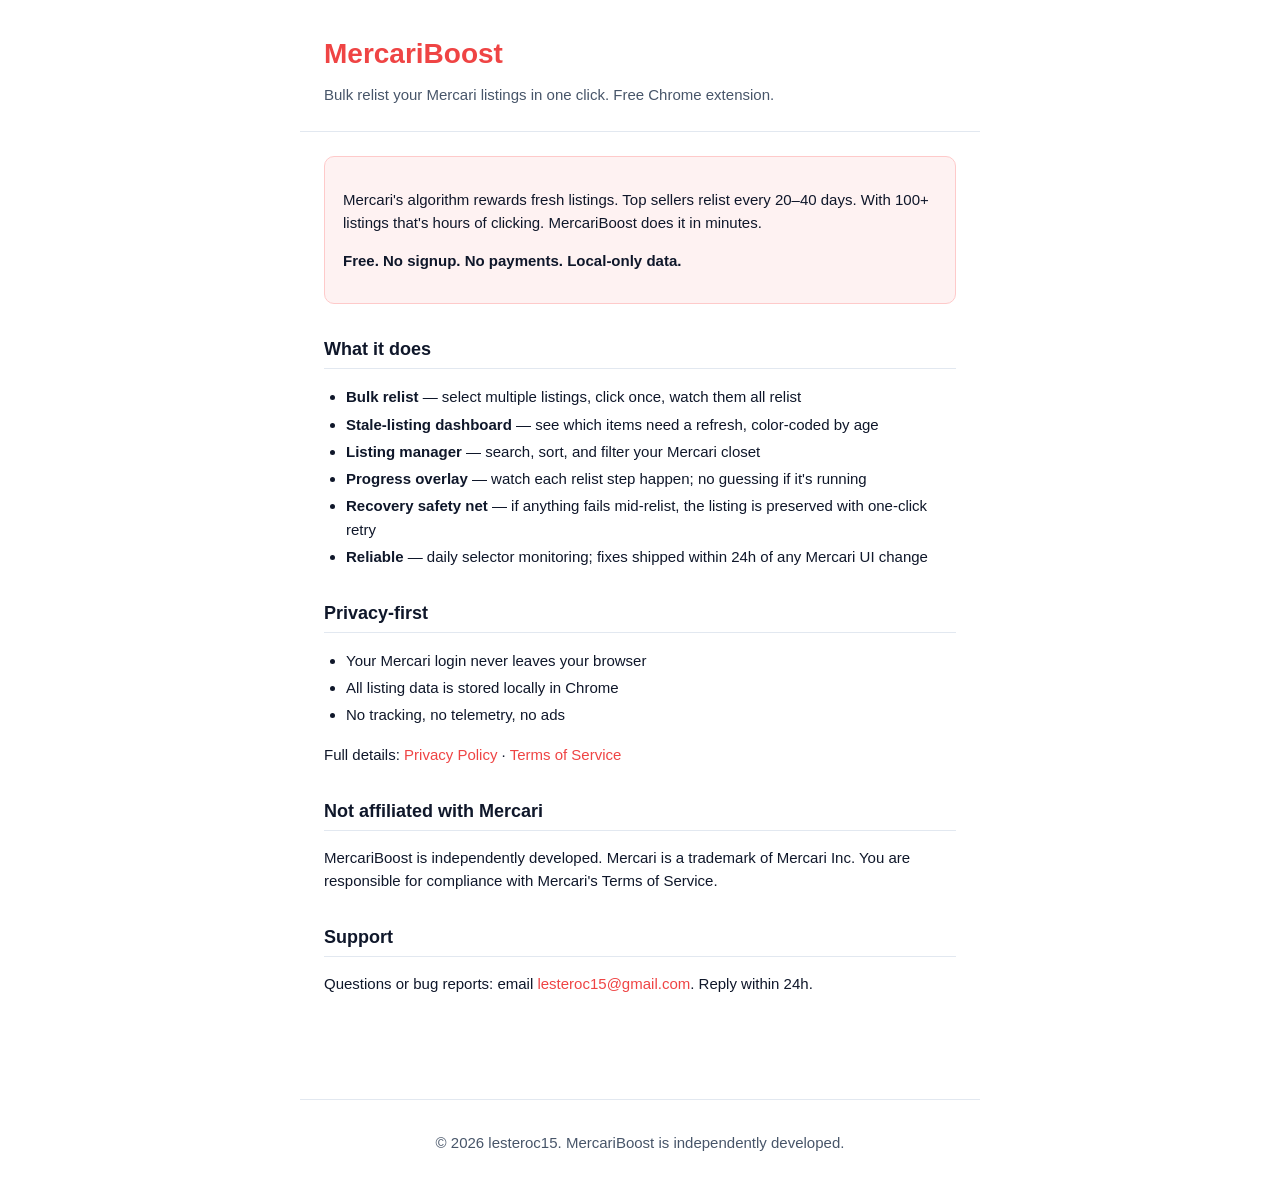
==== index.html @ 5d9f0a94 "Initial: landing + privacy + terms for free-launch" ====
<!doctype html>
<html lang="en">
  <head>
    <meta charset="utf-8" />
    <meta name="viewport" content="width=device-width, initial-scale=1" />
    <title>MercariBoost — Bulk Relist Mercari Listings</title>
    <meta
      name="description"
      content="Free Chrome extension that bulk-relists your Mercari listings in one click."
    />
    <link rel="stylesheet" href="style.css" />
  </head>
  <body>
    <header>
      <h1>MercariBoost</h1>
      <p class="tagline">Bulk relist your Mercari listings in one click. Free Chrome extension.</p>
    </header>

    <main>
      <section class="hero">
        <p>
          Mercari's algorithm rewards fresh listings. Top sellers relist every
          20–40 days. With 100+ listings that's hours of clicking. MercariBoost
          does it in minutes.
        </p>
        <p>
          <strong>Free. No signup. No payments. Local-only data.</strong>
        </p>
      </section>

      <section>
        <h2>What it does</h2>
        <ul>
          <li><strong>Bulk relist</strong> — select multiple listings, click once, watch them all relist</li>
          <li><strong>Stale-listing dashboard</strong> — see which items need a refresh, color-coded by age</li>
          <li><strong>Listing manager</strong> — search, sort, and filter your Mercari closet</li>
          <li><strong>Progress overlay</strong> — watch each relist step happen; no guessing if it's running</li>
          <li><strong>Recovery safety net</strong> — if anything fails mid-relist, the listing is preserved with one-click retry</li>
          <li><strong>Reliable</strong> — daily selector monitoring; fixes shipped within 24h of any Mercari UI change</li>
        </ul>
      </section>

      <section>
        <h2>Privacy-first</h2>
        <ul>
          <li>Your Mercari login never leaves your browser</li>
          <li>All listing data is stored locally in Chrome</li>
          <li>No tracking, no telemetry, no ads</li>
        </ul>
        <p>
          Full details: <a href="privacy.html">Privacy Policy</a> ·
          <a href="terms.html">Terms of Service</a>
        </p>
      </section>

      <section>
        <h2>Not affiliated with Mercari</h2>
        <p>
          MercariBoost is independently developed. Mercari is a trademark of
          Mercari Inc. You are responsible for compliance with Mercari's Terms
          of Service.
        </p>
      </section>

      <section>
        <h2>Support</h2>
        <p>
          Questions or bug reports: email
          <a href="mailto:lesteroc15@gmail.com">lesteroc15@gmail.com</a>.
          Reply within 24h.
        </p>
      </section>
    </main>

    <footer>
      <p>© 2026 lesteroc15. MercariBoost is independently developed.</p>
    </footer>
  </body>
</html>
---- style.css ----
/* MercariBoost docs site — minimal, readable, no-dependency. */
:root {
  --fg: #0f172a;
  --muted: #475569;
  --bg: #fff;
  --accent: #ef4444;
  --line: #e2e8f0;
  --max-w: 680px;
}

* {
  box-sizing: border-box;
}

html {
  font-family: -apple-system, BlinkMacSystemFont, 'Segoe UI', Roboto,
    'Helvetica Neue', sans-serif;
  color: var(--fg);
  background: var(--bg);
  line-height: 1.55;
}

body {
  margin: 0;
  padding: 0;
}

header {
  border-bottom: 1px solid var(--line);
  padding: 32px 24px 24px;
  max-width: var(--max-w);
  margin: 0 auto;
}

header h1 {
  margin: 0;
  font-size: 28px;
  font-weight: 700;
  color: var(--accent);
}

header .tagline {
  margin: 8px 0 0;
  color: var(--muted);
  font-size: 15px;
}

main {
  max-width: var(--max-w);
  margin: 0 auto;
  padding: 24px;
}

section {
  margin-bottom: 32px;
}

.hero {
  background: #fef2f2;
  border: 1px solid #fecaca;
  border-radius: 10px;
  padding: 16px 18px;
}

h2 {
  font-size: 18px;
  margin: 24px 0 8px;
  border-bottom: 1px solid var(--line);
  padding-bottom: 4px;
}

h3 {
  font-size: 15px;
  margin: 16px 0 4px;
}

p,
li {
  font-size: 15px;
}

ul {
  padding-left: 22px;
}

li {
  margin-bottom: 4px;
}

a {
  color: var(--accent);
  text-decoration: none;
}

a:hover {
  text-decoration: underline;
}

code {
  background: #f1f5f9;
  padding: 1px 5px;
  border-radius: 3px;
  font-size: 90%;
}

blockquote {
  margin: 12px 0;
  padding: 8px 14px;
  border-left: 3px solid var(--accent);
  background: #fef9f9;
  color: var(--muted);
  font-size: 14px;
}

footer {
  border-top: 1px solid var(--line);
  margin-top: 48px;
  padding: 16px 24px;
  text-align: center;
  font-size: 13px;
  color: var(--muted);
  max-width: var(--max-w);
  margin-left: auto;
  margin-right: auto;
}

/* Document-style pages (privacy/terms) */
.doc h1 {
  font-size: 24px;
  margin-bottom: 4px;
  color: var(--accent);
}

.doc .meta {
  color: var(--muted);
  font-size: 13px;
  margin-bottom: 24px;
}

.doc h2 {
  font-size: 17px;
  margin-top: 24px;
}

.back-link {
  display: inline-block;
  margin-bottom: 16px;
  font-size: 13px;
}
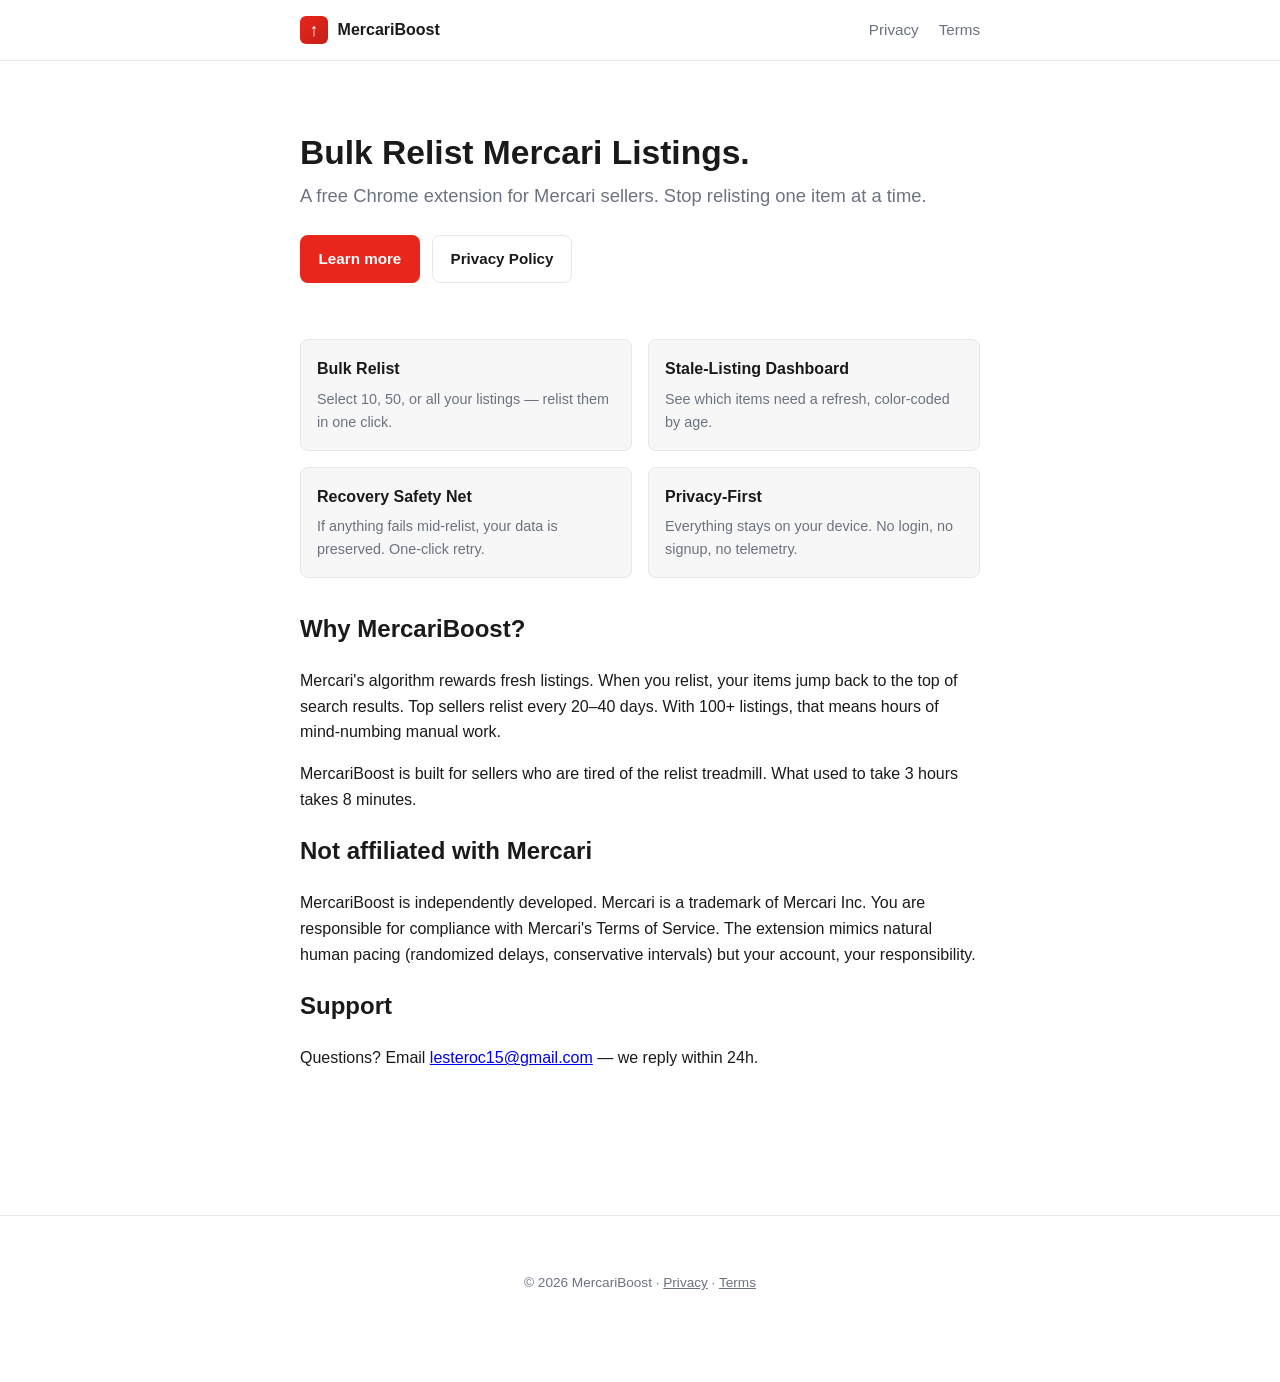
==== commit 186257e0: "Refresh site: cleaner styling, full free-launch privacy + ToS content - index.html: hero + feature g" ====
--- a/index.html
+++ b/index.html
@@ -1,79 +1,76 @@
-<!doctype html>
+<!DOCTYPE html>
 <html lang="en">
-  <head>
-    <meta charset="utf-8" />
-    <meta name="viewport" content="width=device-width, initial-scale=1" />
-    <title>MercariBoost — Bulk Relist Mercari Listings</title>
-    <meta
-      name="description"
-      content="Free Chrome extension that bulk-relists your Mercari listings in one click."
-    />
-    <link rel="stylesheet" href="style.css" />
-  </head>
-  <body>
-    <header>
-      <h1>MercariBoost</h1>
-      <p class="tagline">Bulk relist your Mercari listings in one click. Free Chrome extension.</p>
-    </header>
+<head>
+  <meta charset="UTF-8">
+  <meta name="viewport" content="width=device-width, initial-scale=1.0">
+  <title>MercariBoost — Bulk Relist Mercari Listings</title>
+  <meta name="description" content="Free Chrome extension for Mercari sellers. Bulk relist your entire closet in one click. Boost visibility, beat the algorithm, sell faster.">
+  <link rel="stylesheet" href="style.css">
+</head>
+<body>
+  <header class="site">
+    <div class="container">
+      <a class="brand" href="./">
+        <span class="brand-mark">↑</span>
+        <span>MercariBoost</span>
+      </a>
+      <nav>
+        <a href="privacy.html">Privacy</a>
+        <a href="terms.html">Terms</a>
+      </nav>
+    </div>
+  </header>
 
-    <main>
-      <section class="hero">
-        <p>
-          Mercari's algorithm rewards fresh listings. Top sellers relist every
-          20–40 days. With 100+ listings that's hours of clicking. MercariBoost
-          does it in minutes.
-        </p>
-        <p>
-          <strong>Free. No signup. No payments. Local-only data.</strong>
-        </p>
-      </section>
+  <main class="container">
+    <section class="hero">
+      <h1>Bulk Relist Mercari Listings.</h1>
+      <p class="tagline">A free Chrome extension for Mercari sellers. Stop relisting one item at a time.</p>
+      <div class="ctas">
+        <a class="btn btn-primary" href="#features">Learn more</a>
+        <a class="btn btn-secondary" href="privacy.html">Privacy Policy</a>
+      </div>
+    </section>
 
-      <section>
-        <h2>What it does</h2>
-        <ul>
-          <li><strong>Bulk relist</strong> — select multiple listings, click once, watch them all relist</li>
-          <li><strong>Stale-listing dashboard</strong> — see which items need a refresh, color-coded by age</li>
-          <li><strong>Listing manager</strong> — search, sort, and filter your Mercari closet</li>
-          <li><strong>Progress overlay</strong> — watch each relist step happen; no guessing if it's running</li>
-          <li><strong>Recovery safety net</strong> — if anything fails mid-relist, the listing is preserved with one-click retry</li>
-          <li><strong>Reliable</strong> — daily selector monitoring; fixes shipped within 24h of any Mercari UI change</li>
-        </ul>
-      </section>
+    <section id="features" class="features">
+      <div class="feature">
+        <h3>Bulk Relist</h3>
+        <p>Select 10, 50, or all your listings — relist them in one click.</p>
+      </div>
+      <div class="feature">
+        <h3>Stale-Listing Dashboard</h3>
+        <p>See which items need a refresh, color-coded by age.</p>
+      </div>
+      <div class="feature">
+        <h3>Recovery Safety Net</h3>
+        <p>If anything fails mid-relist, your data is preserved. One-click retry.</p>
+      </div>
+      <div class="feature">
+        <h3>Privacy-First</h3>
+        <p>Everything stays on your device. No login, no signup, no telemetry.</p>
+      </div>
+    </section>
 
-      <section>
-        <h2>Privacy-first</h2>
-        <ul>
-          <li>Your Mercari login never leaves your browser</li>
-          <li>All listing data is stored locally in Chrome</li>
-          <li>No tracking, no telemetry, no ads</li>
-        </ul>
-        <p>
-          Full details: <a href="privacy.html">Privacy Policy</a> ·
-          <a href="terms.html">Terms of Service</a>
-        </p>
-      </section>
+    <section>
+      <h2>Why MercariBoost?</h2>
+      <p>Mercari's algorithm rewards fresh listings. When you relist, your items jump back to the top of search results. Top sellers relist every 20–40 days. With 100+ listings, that means hours of mind-numbing manual work.</p>
+      <p>MercariBoost is built for sellers who are tired of the relist treadmill. What used to take 3 hours takes 8 minutes.</p>
+    </section>
 
-      <section>
-        <h2>Not affiliated with Mercari</h2>
-        <p>
-          MercariBoost is independently developed. Mercari is a trademark of
-          Mercari Inc. You are responsible for compliance with Mercari's Terms
-          of Service.
-        </p>
-      </section>
+    <section>
+      <h2>Not affiliated with Mercari</h2>
+      <p>MercariBoost is independently developed. Mercari is a trademark of Mercari Inc. You are responsible for compliance with Mercari's Terms of Service. The extension mimics natural human pacing (randomized delays, conservative intervals) but your account, your responsibility.</p>
+    </section>
 
-      <section>
-        <h2>Support</h2>
-        <p>
-          Questions or bug reports: email
-          <a href="mailto:lesteroc15@gmail.com">lesteroc15@gmail.com</a>.
-          Reply within 24h.
-        </p>
-      </section>
-    </main>
+    <section>
+      <h2>Support</h2>
+      <p>Questions? Email <a href="mailto:lesteroc15@gmail.com">lesteroc15@gmail.com</a> — we reply within 24h.</p>
+    </section>
+  </main>
 
-    <footer>
-      <p>© 2026 lesteroc15. MercariBoost is independently developed.</p>
-    </footer>
-  </body>
+  <footer class="site">
+    <div class="container">
+      &copy; 2026 MercariBoost · <a href="privacy.html">Privacy</a> · <a href="terms.html">Terms</a>
+    </div>
+  </footer>
+</body>
 </html>
--- a/style.css
+++ b/style.css
@@ -1,11 +1,11 @@
-/* MercariBoost docs site — minimal, readable, no-dependency. */
 :root {
-  --fg: #0f172a;
-  --muted: #475569;
-  --bg: #fff;
-  --accent: #ef4444;
-  --line: #e2e8f0;
-  --max-w: 680px;
+  --red: #e8261c;
+  --red-dark: #c41f17;
+  --text: #1a1a1a;
+  --muted: #6b7280;
+  --bg: #ffffff;
+  --bg-alt: #f7f7f7;
+  --border: #e5e7eb;
 }
 
 * {
@@ -13,137 +13,249 @@
 }
 
 html {
-  font-family: -apple-system, BlinkMacSystemFont, 'Segoe UI', Roboto,
-    'Helvetica Neue', sans-serif;
-  color: var(--fg);
-  background: var(--bg);
-  line-height: 1.55;
+  -webkit-text-size-adjust: 100%;
 }
 
 body {
   margin: 0;
-  padding: 0;
-}
-
-header {
-  border-bottom: 1px solid var(--line);
-  padding: 32px 24px 24px;
-  max-width: var(--max-w);
+  font-family: -apple-system, BlinkMacSystemFont, "Segoe UI", Roboto, Helvetica, Arial, sans-serif, "Apple Color Emoji", "Segoe UI Emoji";
+  font-size: 16px;
+  line-height: 1.6;
+  color: var(--text);
+  background: var(--bg);
+}
+
+.container {
+  max-width: 720px;
   margin: 0 auto;
-}
-
-header h1 {
+  padding: 2rem 1.25rem 4rem;
+}
+
+header.site {
+  border-bottom: 1px solid var(--border);
+  background: var(--bg);
+}
+
+header.site .container {
+  display: flex;
+  align-items: center;
+  gap: 0.75rem;
+  padding-top: 1rem;
+  padding-bottom: 1rem;
+}
+
+header.site .brand {
+  display: flex;
+  align-items: center;
+  gap: 0.6rem;
+  text-decoration: none;
+  color: var(--text);
+  font-weight: 600;
+}
+
+header.site .brand-mark {
+  width: 28px;
+  height: 28px;
+  border-radius: 6px;
+  background: linear-gradient(135deg, var(--red) 0%, var(--red-dark) 100%);
+  display: inline-flex;
+  align-items: center;
+  justify-content: center;
+  color: white;
+  font-size: 18px;
+  line-height: 1;
+}
+
+header.site nav {
+  margin-left: auto;
+  display: flex;
+  gap: 1.25rem;
+  font-size: 0.95rem;
+}
+
+header.site nav a {
+  color: var(--muted);
+  text-decoration: none;
+}
+
+header.site nav a:hover {
+  color: var(--text);
+}
+
+.hero {
+  padding: 2.5rem 0 1.5rem;
+}
+
+.hero h1 {
+  font-size: 2.1rem;
+  line-height: 1.2;
+  margin: 0 0 0.5rem;
+}
+
+.hero .tagline {
+  font-size: 1.15rem;
+  color: var(--muted);
+  margin: 0 0 1.5rem;
+}
+
+.hero .ctas {
+  display: flex;
+  gap: 0.75rem;
+  flex-wrap: wrap;
+}
+
+.btn {
+  display: inline-block;
+  padding: 0.7rem 1.1rem;
+  border-radius: 8px;
+  font-weight: 600;
+  text-decoration: none;
+  font-size: 0.95rem;
+  border: 1px solid transparent;
+}
+
+.btn-primary {
+  background: var(--red);
+  color: white;
+}
+
+.btn-primary:hover {
+  background: var(--red-dark);
+}
+
+.btn-secondary {
+  background: white;
+  color: var(--text);
+  border-color: var(--border);
+}
+
+.btn-secondary:hover {
+  background: var(--bg-alt);
+}
+
+.features {
+  display: grid;
+  grid-template-columns: repeat(auto-fit, minmax(220px, 1fr));
+  gap: 1rem;
+  margin: 2rem 0;
+}
+
+.feature {
+  padding: 1rem;
+  background: var(--bg-alt);
+  border-radius: 8px;
+  border: 1px solid var(--border);
+}
+
+.feature h3 {
+  font-size: 1rem;
+  margin: 0 0 0.35rem;
+}
+
+.feature p {
+  font-size: 0.9rem;
+  color: var(--muted);
   margin: 0;
-  font-size: 28px;
-  font-weight: 700;
-  color: var(--accent);
-}
-
-header .tagline {
-  margin: 8px 0 0;
-  color: var(--muted);
-  font-size: 15px;
-}
-
-main {
-  max-width: var(--max-w);
-  margin: 0 auto;
-  padding: 24px;
-}
-
-section {
-  margin-bottom: 32px;
-}
-
-.hero {
-  background: #fef2f2;
-  border: 1px solid #fecaca;
-  border-radius: 10px;
-  padding: 16px 18px;
-}
-
-h2 {
-  font-size: 18px;
-  margin: 24px 0 8px;
-  border-bottom: 1px solid var(--line);
-  padding-bottom: 4px;
-}
-
-h3 {
-  font-size: 15px;
-  margin: 16px 0 4px;
-}
-
-p,
-li {
-  font-size: 15px;
-}
-
-ul {
-  padding-left: 22px;
-}
-
-li {
-  margin-bottom: 4px;
-}
-
-a {
-  color: var(--accent);
-  text-decoration: none;
-}
-
-a:hover {
-  text-decoration: underline;
-}
-
-code {
-  background: #f1f5f9;
-  padding: 1px 5px;
-  border-radius: 3px;
-  font-size: 90%;
-}
-
-blockquote {
-  margin: 12px 0;
-  padding: 8px 14px;
-  border-left: 3px solid var(--accent);
-  background: #fef9f9;
-  color: var(--muted);
-  font-size: 14px;
-}
-
-footer {
-  border-top: 1px solid var(--line);
-  margin-top: 48px;
-  padding: 16px 24px;
+}
+
+article h1 {
+  font-size: 1.9rem;
+  margin: 0 0 0.5rem;
+}
+
+article h2 {
+  font-size: 1.3rem;
+  margin: 2rem 0 0.6rem;
+}
+
+article h3 {
+  font-size: 1.05rem;
+  margin: 1.4rem 0 0.4rem;
+}
+
+article p,
+article ul,
+article ol {
+  margin: 0.75rem 0;
+}
+
+article ul,
+article ol {
+  padding-left: 1.4rem;
+}
+
+article li {
+  margin: 0.25rem 0;
+}
+
+article code {
+  background: var(--bg-alt);
+  border: 1px solid var(--border);
+  border-radius: 4px;
+  padding: 0.1rem 0.4rem;
+  font-size: 0.92em;
+  font-family: ui-monospace, "SF Mono", Menlo, Consolas, monospace;
+}
+
+article blockquote {
+  margin: 1rem 0;
+  padding: 0.5rem 1rem;
+  border-left: 4px solid var(--red);
+  background: var(--bg-alt);
+  color: var(--text);
+}
+
+article blockquote p:first-child {
+  margin-top: 0;
+}
+
+article blockquote p:last-child {
+  margin-bottom: 0;
+}
+
+article hr {
+  border: 0;
+  border-top: 1px solid var(--border);
+  margin: 2rem 0;
+}
+
+article a {
+  color: var(--red-dark);
+}
+
+.meta {
+  color: var(--muted);
+  font-size: 0.9rem;
+  margin: 0 0 1.5rem;
+}
+
+.footer-note {
+  margin-top: 2rem;
+  padding-top: 1rem;
+  border-top: 1px solid var(--border);
+  font-size: 0.85rem;
+  color: var(--muted);
+  font-style: italic;
+}
+
+footer.site {
+  border-top: 1px solid var(--border);
+  margin-top: 4rem;
+  padding: 1.5rem 0;
   text-align: center;
-  font-size: 13px;
-  color: var(--muted);
-  max-width: var(--max-w);
-  margin-left: auto;
-  margin-right: auto;
-}
-
-/* Document-style pages (privacy/terms) */
-.doc h1 {
-  font-size: 24px;
-  margin-bottom: 4px;
-  color: var(--accent);
-}
-
-.doc .meta {
-  color: var(--muted);
-  font-size: 13px;
-  margin-bottom: 24px;
-}
-
-.doc h2 {
-  font-size: 17px;
-  margin-top: 24px;
-}
-
-.back-link {
-  display: inline-block;
-  margin-bottom: 16px;
-  font-size: 13px;
-}
+  color: var(--muted);
+  font-size: 0.85rem;
+}
+
+footer.site a {
+  color: var(--muted);
+}
+
+@media (max-width: 600px) {
+  .hero h1 {
+    font-size: 1.7rem;
+  }
+  .container {
+    padding: 1.25rem 1rem 3rem;
+  }
+}
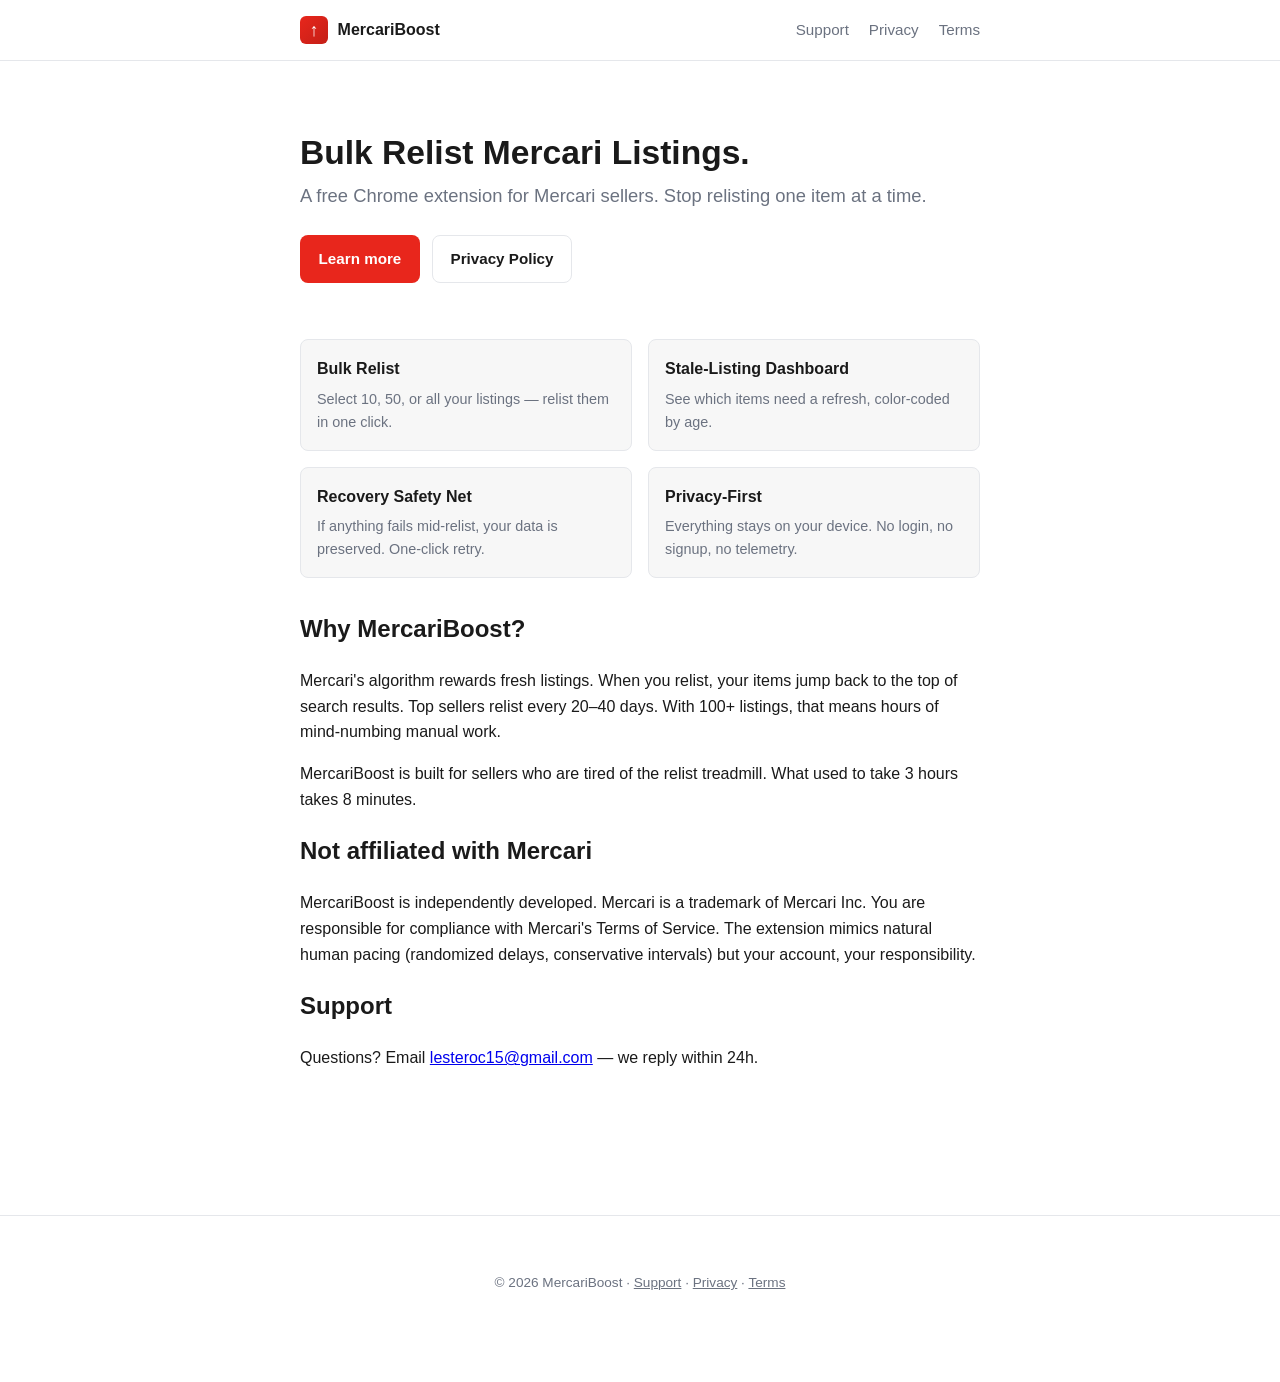
==== commit b9ccbf37: "Add support.html FAQ page + Support link in nav across pages - support.html: 19 collapsible FAQs acr" ====
--- a/index.html
+++ b/index.html
@@ -15,6 +15,7 @@
         <span>MercariBoost</span>
       </a>
       <nav>
+        <a href="support.html">Support</a>
         <a href="privacy.html">Privacy</a>
         <a href="terms.html">Terms</a>
       </nav>
@@ -69,7 +70,7 @@
 
   <footer class="site">
     <div class="container">
-      &copy; 2026 MercariBoost · <a href="privacy.html">Privacy</a> · <a href="terms.html">Terms</a>
+      &copy; 2026 MercariBoost · <a href="support.html">Support</a> · <a href="privacy.html">Privacy</a> · <a href="terms.html">Terms</a>
     </div>
   </footer>
 </body>
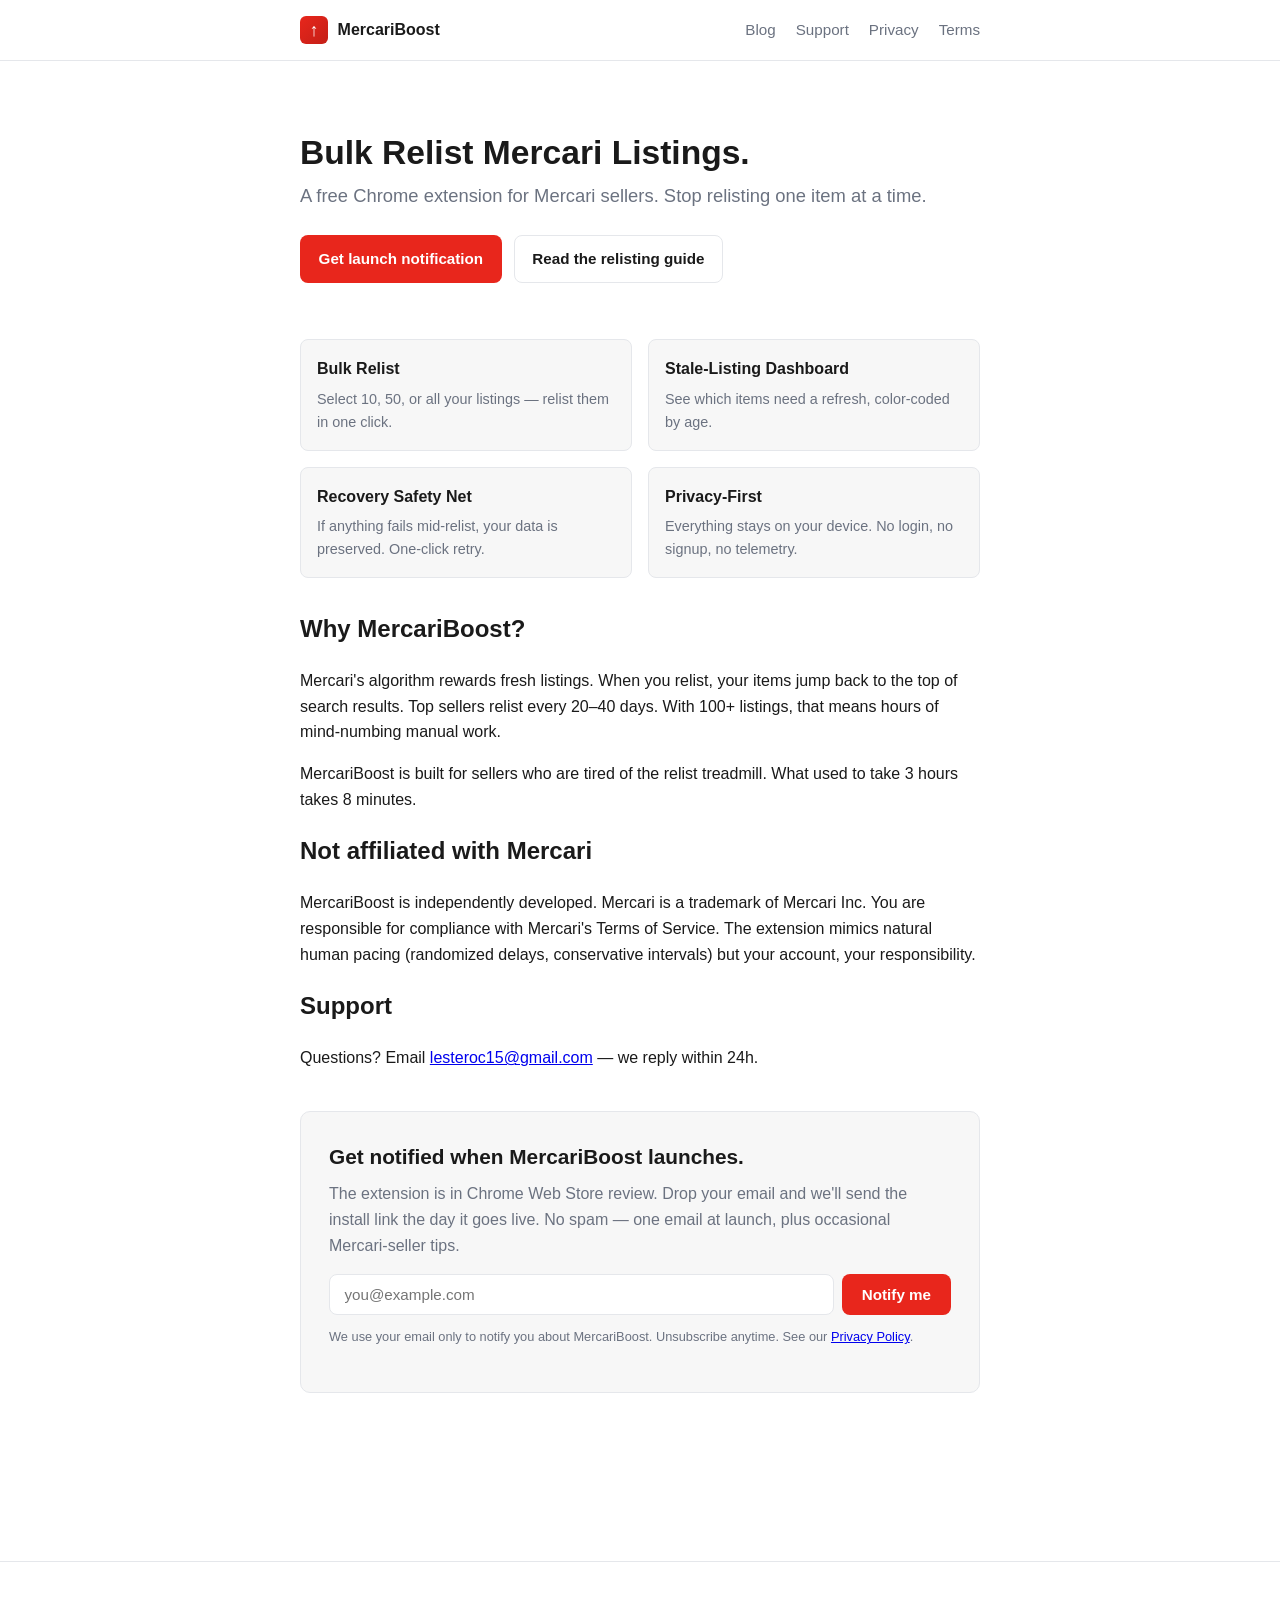
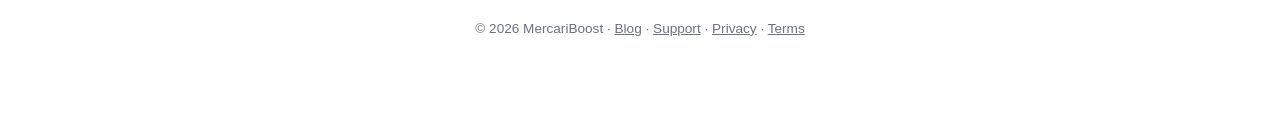
==== commit ea4a1c35: "Add blog + first SEO post + waitlist email capture - blog/index.html: blog landing page - blog/how-t" ====
--- a/index.html
+++ b/index.html
@@ -15,6 +15,7 @@
         <span>MercariBoost</span>
       </a>
       <nav>
+        <a href="blog/">Blog</a>
         <a href="support.html">Support</a>
         <a href="privacy.html">Privacy</a>
         <a href="terms.html">Terms</a>
@@ -27,8 +28,8 @@
       <h1>Bulk Relist Mercari Listings.</h1>
       <p class="tagline">A free Chrome extension for Mercari sellers. Stop relisting one item at a time.</p>
       <div class="ctas">
-        <a class="btn btn-primary" href="#features">Learn more</a>
-        <a class="btn btn-secondary" href="privacy.html">Privacy Policy</a>
+        <a class="btn btn-primary" href="#waitlist">Get launch notification</a>
+        <a class="btn btn-secondary" href="blog/how-to-relist-on-mercari.html">Read the relisting guide</a>
       </div>
     </section>
 
@@ -66,11 +67,34 @@
       <h2>Support</h2>
       <p>Questions? Email <a href="mailto:lesteroc15@gmail.com">lesteroc15@gmail.com</a> — we reply within 24h.</p>
     </section>
+
+    <section class="waitlist" id="waitlist">
+      <h2>Get notified when MercariBoost launches.</h2>
+      <p>The extension is in Chrome Web Store review. Drop your email and we'll send the install link the day it goes live. No spam — one email at launch, plus occasional Mercari-seller tips.</p>
+      <!--
+        Buttondown embed. Replace BUTTONDOWN_USERNAME with the account
+        username once it's set up at https://buttondown.email (free tier
+        up to 100 subscribers). Buttondown's form action posts directly
+        to their hosted endpoint — no JS needed, no third-party tracking.
+      -->
+      <form action="https://buttondown.email/api/emails/embed-subscribe/BUTTONDOWN_USERNAME"
+            method="post"
+            target="_blank"
+            rel="noopener">
+        <input type="email"
+               name="email"
+               placeholder="you@example.com"
+               required
+               aria-label="Email address">
+        <button type="submit">Notify me</button>
+      </form>
+      <p class="fine-print">We use your email only to notify you about MercariBoost. Unsubscribe anytime. See our <a href="privacy.html">Privacy Policy</a>.</p>
+    </section>
   </main>
 
   <footer class="site">
     <div class="container">
-      &copy; 2026 MercariBoost · <a href="support.html">Support</a> · <a href="privacy.html">Privacy</a> · <a href="terms.html">Terms</a>
+      &copy; 2026 MercariBoost · <a href="blog/">Blog</a> · <a href="support.html">Support</a> · <a href="privacy.html">Privacy</a> · <a href="terms.html">Terms</a>
     </div>
   </footer>
 </body>
--- a/style.css
+++ b/style.css
@@ -238,6 +238,135 @@
   font-style: italic;
 }
 
+/* Blog post styles */
+.cta-box {
+  background: linear-gradient(135deg, rgba(232, 38, 28, 0.06) 0%, rgba(196, 31, 23, 0.04) 100%);
+  border: 1px solid rgba(232, 38, 28, 0.2);
+  border-left: 4px solid var(--red);
+  border-radius: 8px;
+  padding: 1rem 1.25rem;
+  margin: 1.5rem 0;
+}
+
+.cta-box p {
+  margin: 0;
+}
+
+.cta-box a {
+  font-weight: 600;
+}
+
+.data-table {
+  width: 100%;
+  border-collapse: collapse;
+  margin: 1rem 0;
+  font-size: 0.95rem;
+}
+
+.data-table th,
+.data-table td {
+  text-align: left;
+  padding: 0.6rem 0.75rem;
+  border-bottom: 1px solid var(--border);
+}
+
+.data-table th {
+  background: var(--bg-alt);
+  font-weight: 600;
+}
+
+.post-list {
+  list-style: none;
+  padding: 0;
+}
+
+.post-summary {
+  border-bottom: 1px solid var(--border);
+  padding: 1.25rem 0;
+}
+
+.post-summary:last-child {
+  border-bottom: none;
+}
+
+.post-summary h2 {
+  margin: 0 0 0.25rem;
+  font-size: 1.25rem;
+}
+
+.post-summary h2 a {
+  color: var(--text);
+  text-decoration: none;
+}
+
+.post-summary h2 a:hover {
+  color: var(--red-dark);
+}
+
+/* Waitlist email capture */
+.waitlist {
+  margin: 2.5rem 0;
+  padding: 1.75rem;
+  background: var(--bg-alt);
+  border: 1px solid var(--border);
+  border-radius: 10px;
+}
+
+.waitlist h2 {
+  margin: 0 0 0.5rem;
+  font-size: 1.3rem;
+}
+
+.waitlist p {
+  margin: 0 0 1rem;
+  color: var(--muted);
+}
+
+.waitlist form {
+  display: flex;
+  gap: 0.5rem;
+  flex-wrap: wrap;
+}
+
+.waitlist input[type="email"] {
+  flex: 1 1 240px;
+  min-width: 0;
+  padding: 0.7rem 0.9rem;
+  border: 1px solid var(--border);
+  border-radius: 8px;
+  font-size: 0.95rem;
+  font-family: inherit;
+  background: white;
+}
+
+.waitlist input[type="email"]:focus {
+  outline: none;
+  border-color: var(--red);
+  box-shadow: 0 0 0 3px rgba(232, 38, 28, 0.12);
+}
+
+.waitlist button {
+  padding: 0.7rem 1.25rem;
+  border-radius: 8px;
+  font-weight: 600;
+  font-size: 0.95rem;
+  font-family: inherit;
+  border: 0;
+  background: var(--red);
+  color: white;
+  cursor: pointer;
+}
+
+.waitlist button:hover {
+  background: var(--red-dark);
+}
+
+.waitlist .fine-print {
+  margin-top: 0.75rem;
+  font-size: 0.8rem;
+  color: var(--muted);
+}
+
 footer.site {
   border-top: 1px solid var(--border);
   margin-top: 4rem;
